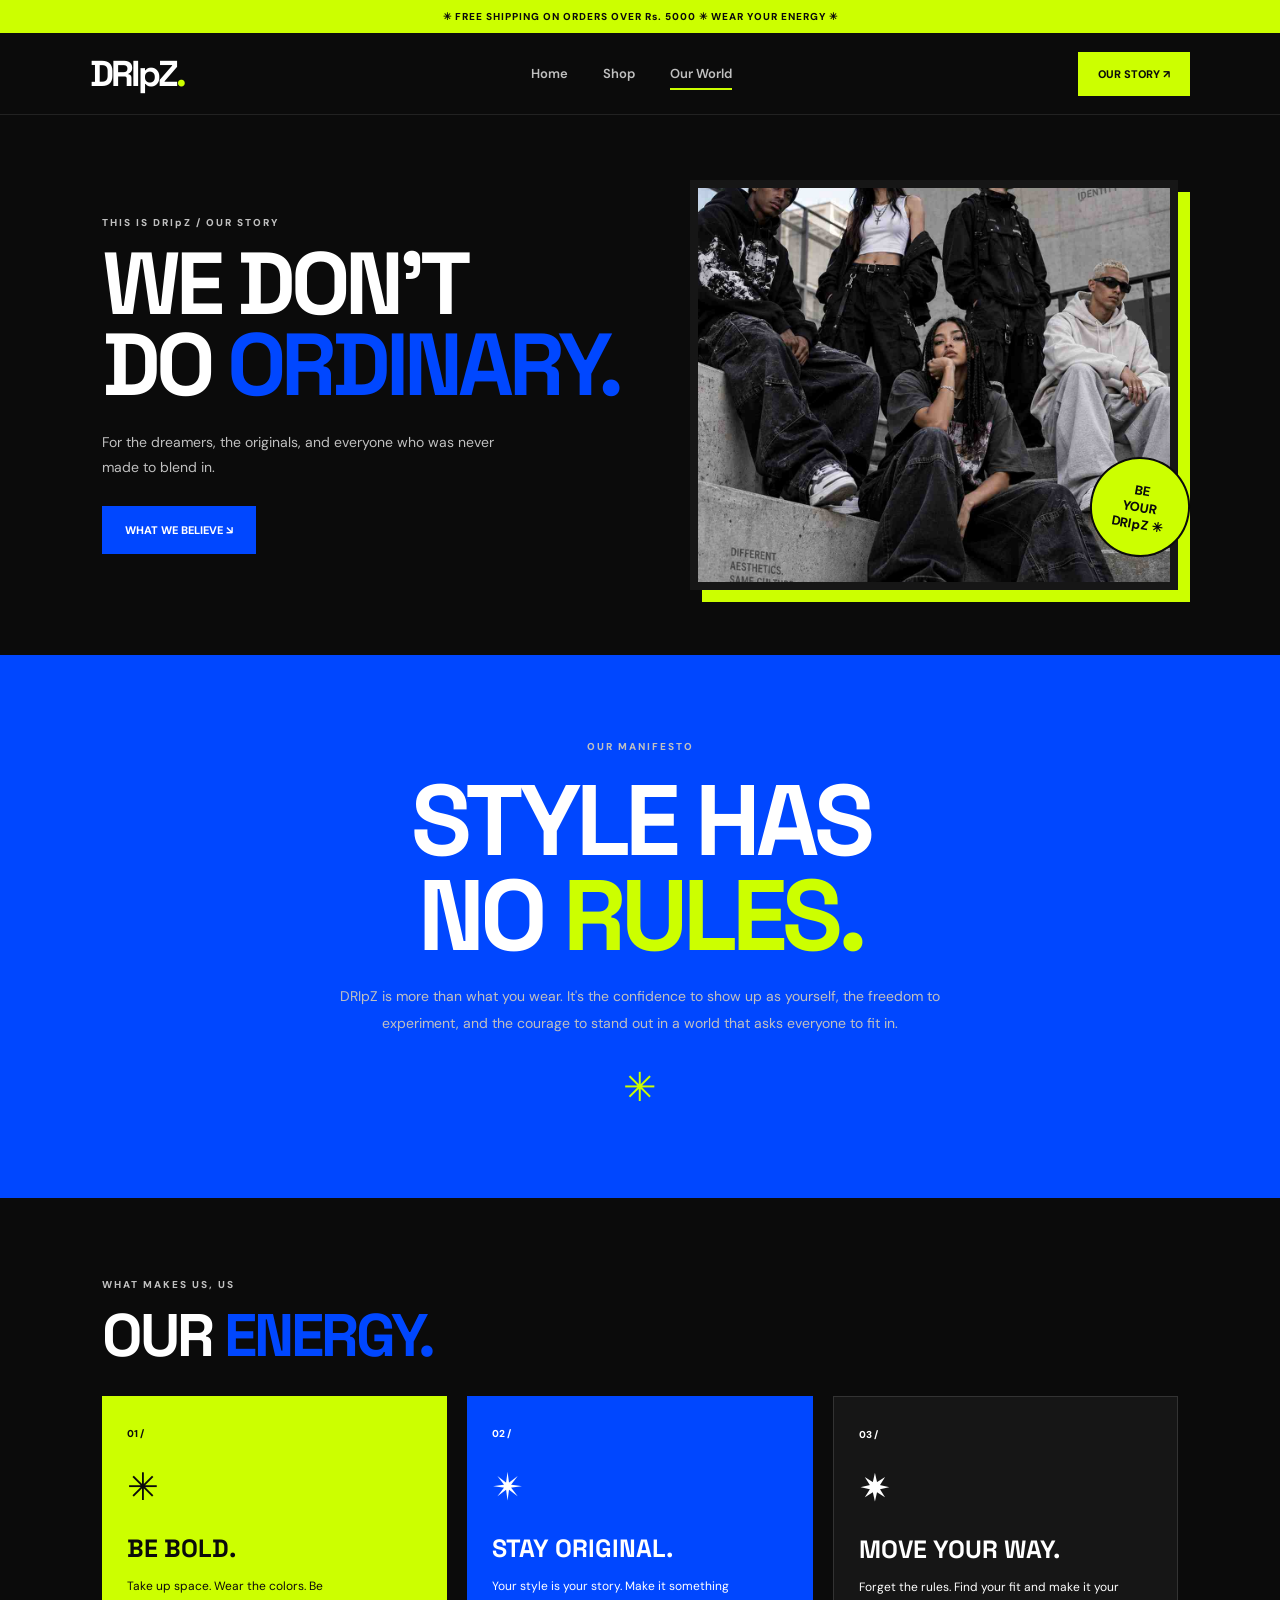
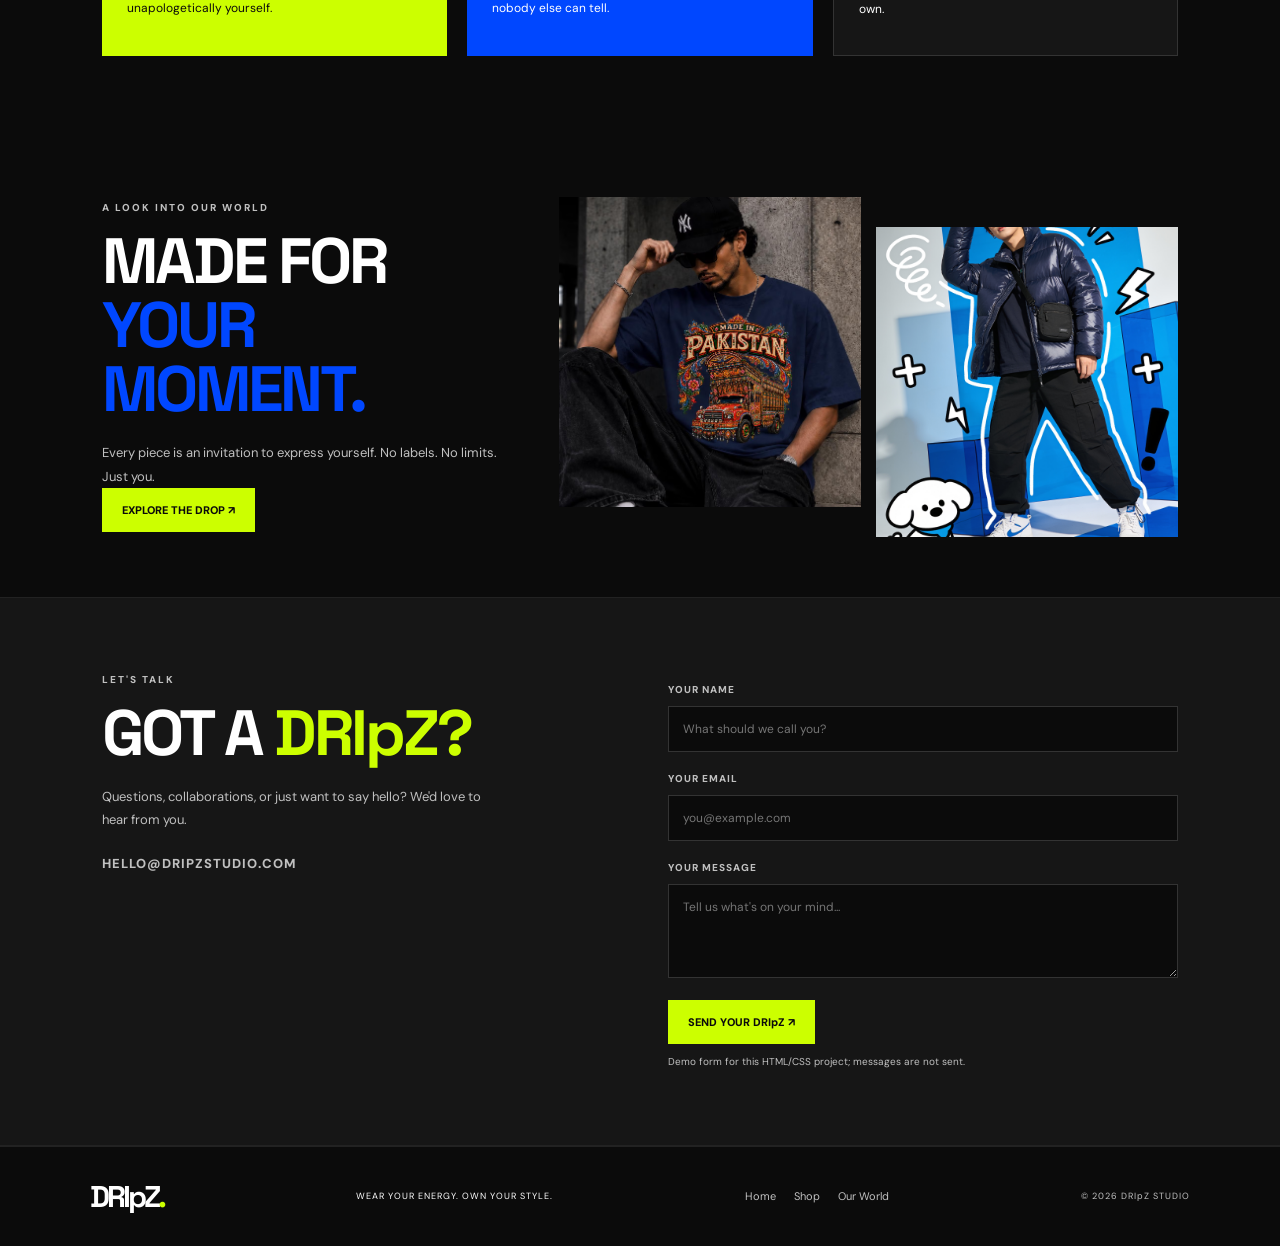
==== about.html @ aaec23ee "Initial website project" ====
<!DOCTYPE html>
<html lang="en">
<head>
    <meta charset="UTF-8">
    <meta name="viewport" content="width=device-width, initial-scale=1.0">
    <title>Our World | DRIpZ</title>
    <link href="https://fonts.googleapis.com/css2?family=DM+Sans:wght@400;500;600;700;800&family=Space+Grotesk:wght@400;500;600;700&display=swap" rel="stylesheet">
    <link rel="stylesheet" href="pages.css">
</head>
<body>

    <div class="announcement">✳ FREE SHIPPING ON ORDERS OVER Rs. 5000 ✳ WEAR YOUR ENERGY ✳</div>

    <header class="navbar">
        <a href="index.html" class="logo">DRIpZ<span>.</span></a>
        <nav>
            <a href="index.html">Home</a>
            <a href="collection.html">Shop</a>
            <a href="about.html" class="active">Our World</a>
        </nav>
        <a href="#story" class="nav-button">OUR STORY ↗</a>
    </header>

    <main>
        <section class="about-hero" id="story">
            <div class="about-heading">
                <p class="eyebrow">THIS IS DRIpZ / OUR STORY</p>
                <h1>WE DON'T<br>DO <span>ORDINARY.</span></h1>
                <p>For the dreamers, the originals, and everyone who was never made to blend in.</p>
                <a href="#values" class="button-primary">WHAT WE BELIEVE ↘</a>
            </div>
            <div class="about-hero-image">
                <img src="images/about-hero.jpg" alt="DRIpZ streetwear editorial campaign">
                <span class="about-stamp">BE<br>YOUR<br>DRIpZ ✳</span>
            </div>
        </section>

        <section class="manifesto">
            <p class="eyebrow">OUR MANIFESTO</p>
            <h2>STYLE HAS<br>NO <span>RULES.</span></h2>
            <p class="manifesto-text">
                DRIpZ is more than what you wear. It's the confidence to show up
                as yourself, the freedom to experiment, and the courage to stand
                out in a world that asks everyone to fit in.
            </p>
            <div class="manifesto-mark">✳</div>
        </section>

        <section class="values-section" id="values">
            <div class="section-heading">
                <div>
                    <p class="eyebrow">WHAT MAKES US, US</p>
                    <h2>OUR <span>ENERGY.</span></h2>
                </div>
            </div>

            <div class="values-grid">
                <article class="value-card value-lime">
                    <span>01 /</span>
                    <div class="value-icon">✳</div>
                    <h3>BE BOLD.</h3>
                    <p>Take up space. Wear the colors. Be unapologetically yourself.</p>
                </article>

                <article class="value-card value-pink">
                    <span>02 /</span>
                    <div class="value-icon">✴</div>
                    <h3>STAY ORIGINAL.</h3>
                    <p>Your style is your story. Make it something nobody else can tell.</p>
                </article>

                <article class="value-card value-blue">
                    <span>03 /</span>
                    <div class="value-icon">✷</div>
                    <h3>MOVE YOUR WAY.</h3>
                    <p>Forget the rules. Find your fit and make it your own.</p>
                </article>
            </div>
        </section>

        <section class="story-gallery">
            <div class="gallery-copy">
                <p class="eyebrow">A LOOK INTO OUR WORLD</p>
                <h2>MADE FOR<br><span>YOUR MOMENT.</span></h2>
                <p>Every piece is an invitation to express yourself. No labels. No limits. Just you.</p>
                <a href="collection.html" class="black-button">EXPLORE THE DROP ↗</a>
            </div>

            <div class="gallery-images">
                <img src="images/story1.jpg" alt="DRIpZ streetwear inspiration">
                <img src="images/story2.jpg" alt="DRIpZ fashion editorial">
            </div>
        </section>

        <section class="contact-section" id="contact">
            <div class="contact-copy">
                <p class="eyebrow">LET'S TALK</p>
                <h2>GOT A <span>DRIpZ?</span></h2>
                <p>Questions, collaborations, or just want to say hello? We'd love to hear from you.</p>
                <p class="contact-email">HELLO@DRIPZSTUDIO.COM</p>
            </div>

            <form class="contact-form" action="#" method="get">
                <label for="name">YOUR NAME</label>
                <input type="text" id="name" name="name" placeholder="What should we call you?">

                <label for="email">YOUR EMAIL</label>
                <input type="email" id="email" name="email" placeholder="you@example.com">

                <label for="message">YOUR MESSAGE</label>
                <textarea id="message" name="message" rows="4" placeholder="Tell us what's on your mind..."></textarea>

                <button type="submit" class="black-button">SEND YOUR DRIpZ ↗</button>
                <p class="form-note">Demo form for this HTML/CSS project; messages are not sent.</p>
            </form>
        </section>
    </main>

    <footer class="footer">
        <a href="index.html" class="logo">DRIpZ<span>.</span></a>
        <p>WEAR YOUR ENERGY. OWN YOUR STYLE.</p>
        <div class="footer-links">
            <a href="index.html">Home</a>
            <a href="collection.html">Shop</a>
            <a href="about.html">Our World</a>
        </div>
        <p class="copyright">© 2026 DRIpZ STUDIO</p>
    </footer>

</body>
</html>
---- pages.css ----
* {
    margin: 0;
    padding: 0;
    box-sizing: border-box;
}

:root {
    --electric-blue: #0047FF;
    --neon-lime: #CCFF00;
    --classic-black: #0B0B0B;
    --silver: #C0C0C0;
    --charcoal: #161616;
    --pure-white: #FFFFFF;
}

html {
    scroll-behavior: smooth;
}

body {
    font-family: 'DM Sans', sans-serif;
    background: var(--classic-black);
    color: var(--pure-white);
}

a {
    text-decoration: none;
    color: inherit;
}

img {
    display: block;
    width: 100%;
    height: 100%;
    object-fit: cover;
}

.announcement {
    padding: 10px;
    text-align: center;
    background: var(--neon-lime);
    color: var(--classic-black);
    font-size: 10px;
    font-weight: 800;
    letter-spacing: 1px;
}

.navbar {
    min-height: 82px;
    padding: 15px 7%;
    display: flex;
    align-items: center;
    justify-content: space-between;
    gap: 25px;
    border-bottom: 1px solid #222222;
}

.logo {
    font-family: 'Space Grotesk', sans-serif;
    font-size: 36px;
    font-weight: 700;
    letter-spacing: -3px;
    color: var(--pure-white);
}

.logo span {
    color: var(--neon-lime);
}

.navbar nav {
    display: flex;
    gap: 35px;
}

.navbar nav a {
    position: relative;
    padding: 8px 0;
    font-size: 13px;
    font-weight: 600;
    color: var(--silver);
    transition: color 0.3s ease;
}

.navbar nav a:hover {
    color: var(--pure-white);
}

.navbar nav a::after {
    content: "";
    position: absolute;
    bottom: 0;
    left: 0;
    width: 0;
    height: 2px;
    background: var(--neon-lime);
    transition: width 0.3s;
}

.navbar nav a:hover::after,
.navbar nav a.active::after {
    width: 100%;
}

.nav-button,
.black-button {
    display: inline-block;
    padding: 15px 20px;
    border: 0;
    background: var(--neon-lime);
    color: var(--classic-black);
    font-family: inherit;
    font-size: 11px;
    font-weight: 800;
    cursor: pointer;
    transition: 0.3s;
}

.nav-button:hover,
.black-button:hover {
    background: var(--electric-blue);
    color: var(--pure-white);
    transform: translateY(-3px);
}

.eyebrow {
    margin-bottom: 15px;
    color: var(--silver);
    font-size: 10px;
    font-weight: 800;
    letter-spacing: 2px;
}

.button-primary {
    display: inline-block;
    margin-top: 25px;
    padding: 16px 22px;
    background: var(--electric-blue);
    border: 1px solid var(--electric-blue);
    color: var(--pure-white);
    font-size: 11px;
    font-weight: 800;
    transition: 0.3s;
}

.button-primary:hover {
    background: var(--neon-lime);
    border-color: var(--neon-lime);
    color: var(--classic-black);
    transform: translateY(-3px);
}

/* PAGE 2: SHOP */

.collection-hero {
    min-height: 510px;
    padding: 65px 8%;
    display: grid;
    grid-template-columns: 1fr 0.9fr;
    align-items: center;
    gap: 50px;
    overflow: hidden;
}

.collection-copy,
.collection-image,
.about-heading,
.about-hero-image {
    animation: fadeUp 0.8s ease both;
}

.collection-copy h1,
.about-heading h1 {
    font-family: 'Space Grotesk', sans-serif;
    font-size: clamp(55px, 7vw, 88px);
    line-height: 0.92;
    letter-spacing: -5px;
    color: var(--pure-white);
}

.collection-copy h1 span,
.section-heading h2 span,
.about-heading h1 span,
.manifesto h2 span,
.gallery-copy h2 span,
.contact-copy h2 span {
    color: var(--electric-blue);
}

.collection-copy > p:not(.eyebrow) {
    margin-top: 24px;
    line-height: 1.8;
    color: var(--silver);
    font-size: 14px;
}

.collection-image {
    height: 400px;
    position: relative;
    background: var(--electric-blue);
    border: 8px solid var(--charcoal);
    box-shadow: 12px 12px 0 var(--neon-lime);
}

.collection-image > span {
    position: absolute;
    right: 12px;
    bottom: 12px;
    color: var(--pure-white);
    font-size: 9px;
    font-weight: 800;
    letter-spacing: 1px;
    background: rgba(11, 11, 11, 0.85);
    padding: 10px;
}

.collection-sticker {
    position: absolute;
    top: -20px;
    right: -20px;
    width: 105px;
    height: 105px;
    border-radius: 50%;
    background: var(--neon-lime);
    border: 2px solid var(--classic-black);
    color: var(--classic-black);
    display: flex;
    flex-direction: column;
    justify-content: center;
    align-items: center;
    text-align: center;
    font-weight: 800;
    font-size: 13px;
    transform: rotate(10deg);
    animation: float 3s ease-in-out infinite;
}

.collection-section {
    padding: 75px 8%;
}

.section-heading {
    display: flex;
    align-items: end;
    justify-content: space-between;
    gap: 20px;
    margin-bottom: 30px;
}

.section-heading h2 {
    font-family: 'Space Grotesk', sans-serif;
    font-size: clamp(38px, 5vw, 60px);
    line-height: 1;
    letter-spacing: -3px;
    color: var(--pure-white);
}

.collection-count {
    font-size: 10px;
    font-weight: 800;
    letter-spacing: 1px;
    color: var(--silver);
}

.category-links {
    display: flex;
    flex-wrap: wrap;
    gap: 12px;
    padding: 18px 0;
    margin-bottom: 20px;
    border-top: 1px solid #222222;
    border-bottom: 1px solid #222222;
}

.category-links a {
    padding: 10px 15px;
    border: 1px solid var(--silver);
    color: var(--pure-white);
    font-size: 10px;
    font-weight: 800;
    transition: 0.3s;
}

.category-links a:hover {
    background: var(--neon-lime);
    border-color: var(--neon-lime);
    color: var(--classic-black);
}

.collection-grid {
    display: grid;
    grid-template-columns: repeat(4, minmax(0, 1fr));
    gap: 28px 18px;
}

.collection-product {
    height: 280px;
    position: relative;
    overflow: hidden;
}

.collection-product img {
    transition: transform 0.5s ease;
}

.collection-card:hover .collection-product img {
    transform: scale(1.07);
}

.pink-bg {
    background: var(--electric-blue);
}

.blue-bg {
    background: #111b33;
}

.lime-bg {
    background: var(--neon-lime);
}

.orange-bg {
    background: var(--charcoal);
    border: 1px solid #333333;
}

.product-label {
    position: absolute;
    top: 12px;
    left: 12px;
    padding: 8px 10px;
    background: var(--classic-black);
    color: var(--pure-white);
    border: 1px solid #333333;
    font-size: 9px;
    font-weight: 800;
}

.collection-info {
    display: flex;
    justify-content: space-between;
    align-items: start;
    gap: 10px;
    padding: 15px 0;
}

.collection-info h3 {
    font-size: 12px;
    margin-bottom: 7px;
    color: var(--pure-white);
}

.collection-info p {
    font-size: 10px;
    color: var(--silver);
}

.collection-info strong {
    font-size: 11px;
    white-space: nowrap;
    color: var(--neon-lime);
}

.collection-banner {
    min-height: 330px;
    display: grid;
    grid-template-columns: 1fr 1fr;
    align-items: center;
    overflow: hidden;
    background: var(--electric-blue);
    color: var(--pure-white);
}

.collection-banner > div:first-child {
    padding: 45px 12%;
}

.collection-banner p {
    font-size: 10px;
    font-weight: 700;
    letter-spacing: 1.5px;
    color: var(--silver);
}

.collection-banner h2 {
    margin: 20px 0;
    font-family: 'Space Grotesk', sans-serif;
    font-size: clamp(40px, 5vw, 65px);
    line-height: 0.95;
    letter-spacing: -3px;
    color: var(--pure-white);
}

.collection-banner h2 span {
    color: var(--neon-lime);
}

.banner-art {
    height: 330px;
}

.lime-button {
    display: inline-block;
    padding: 15px 20px;
    background: var(--neon-lime);
    color: var(--classic-black);
    font-size: 11px;
    font-weight: 800;
    transition: 0.3s;
}

.lime-button:hover {
    background: var(--pure-white);
    transform: translateY(-3px);
}

/* PAGE 3: OUR WORLD */

.about-hero {
    padding: 65px 8%;
    display: grid;
    grid-template-columns: 1fr 0.9fr;
    gap: 45px;
    align-items: center;
}

.about-heading > p:not(.eyebrow) {
    max-width: 400px;
    margin-top: 24px;
    color: var(--silver);
    line-height: 1.8;
    font-size: 14px;
}

.about-hero-image {
    height: 410px;
    position: relative;
    background: var(--electric-blue);
    border: 8px solid var(--charcoal);
    box-shadow: 12px 12px 0 var(--neon-lime);
}

.about-stamp {
    position: absolute;
    right: -20px;
    bottom: 25px;
    width: 100px;
    height: 100px;
    display: flex;
    align-items: center;
    justify-content: center;
    flex-direction: column;
    background: var(--neon-lime);
    color: var(--classic-black);
    border: 2px solid var(--classic-black);
    border-radius: 50%;
    font-size: 13px;
    font-weight: 800;
    text-align: center;
    transform: rotate(10deg);
}

.manifesto {
    padding: 85px 20px;
    text-align: center;
    background: var(--electric-blue);
    color: var(--pure-white);
}

.manifesto h2 {
    font-family: 'Space Grotesk', sans-serif;
    font-size: clamp(55px, 9vw, 100px);
    line-height: 0.95;
    letter-spacing: -5px;
    margin: 20px 0;
    color: var(--pure-white);
}

.manifesto h2 span {
    color: var(--neon-lime);
}

.manifesto-text {
    max-width: 600px;
    margin: 0 auto;
    font-size: 14px;
    line-height: 1.9;
    color: var(--silver);
}

.manifesto-mark {
    margin-top: 25px;
    font-size: 40px;
    color: var(--neon-lime);
    animation: spin 12s linear infinite;
    display: inline-block;
}

.values-section {
    padding: 80px 8%;
}

.values-grid {
    display: grid;
    grid-template-columns: repeat(3, minmax(0, 1fr));
    gap: 20px;
}

.value-card {
    min-height: 260px;
    padding: 25px;
    transition: transform 0.3s;
}

.value-card:hover {
    transform: translateY(-7px);
}

.value-lime {
    background: var(--neon-lime);
    color: var(--classic-black);
}

.value-pink {
    background: var(--electric-blue);
    color: var(--pure-white);
}

.value-blue {
    background: var(--charcoal);
    border: 1px solid #333333;
    color: var(--pure-white);
}

.value-card > span {
    font-size: 10px;
    font-weight: 800;
}

.value-icon {
    margin: 20px 0;
    font-size: 38px;
}

.value-card h3 {
    font-family: 'Space Grotesk', sans-serif;
    font-size: 25px;
    margin-bottom: 12px;
}

.value-card p {
    font-size: 12px;
    line-height: 1.8;
    max-width: 270px;
}

.story-gallery {
    padding: 65px 8%;
    display: grid;
    grid-template-columns: 0.8fr 1.2fr;
    gap: 45px;
    align-items: center;
}

.gallery-copy h2,
.contact-copy h2 {
    font-family: 'Space Grotesk', sans-serif;
    font-size: clamp(40px, 5vw, 65px);
    line-height: 1;
    letter-spacing: -3px;
    color: var(--pure-white);
}

.gallery-copy > p:not(.eyebrow) {
    margin-top: 20px;
    font-size: 13px;
    line-height: 1.8;
    color: var(--silver);
}

.gallery-images {
    display: grid;
    grid-template-columns: 1fr 1fr;
    align-items: center;
    gap: 15px;
}

.gallery-images img {
    height: 310px;
    transition: transform 0.4s;
}

.gallery-images img:first-child {
    transform: translateY(-15px);
}

.gallery-images img:last-child {
    transform: translateY(15px);
}

.gallery-images img:hover {
    transform: translateY(0) scale(1.03);
}

.contact-section {
    padding: 75px 8%;
    background: var(--charcoal);
    border-top: 1px solid #222222;
    border-bottom: 1px solid #222222;
    display: grid;
    grid-template-columns: 1fr 1fr;
    gap: 55px;
}

.contact-copy h2 span {
    color: var(--neon-lime);
}

.contact-copy > p:not(.eyebrow) {
    margin-top: 20px;
    max-width: 400px;
    font-size: 13px;
    line-height: 1.8;
    color: var(--silver);
}

.contact-email {
    font-weight: 800;
    letter-spacing: 1px;
    color: var(--pure-white);
}

.contact-form {
    display: flex;
    flex-direction: column;
    gap: 10px;
}

.contact-form label {
    margin-top: 10px;
    font-size: 10px;
    font-weight: 800;
    letter-spacing: 1px;
    color: var(--silver);
}

.contact-form input,
.contact-form textarea {
    width: 100%;
    padding: 14px;
    background: var(--classic-black);
    color: var(--pure-white);
    border: 1px solid #333333;
    border-radius: 0;
    font-family: inherit;
    font-size: 12px;
}

.contact-form textarea {
    resize: vertical;
}

.contact-form .black-button {
    margin-top: 12px;
    align-self: flex-start;
}

.form-note {
    font-size: 10px;
    line-height: 1.6;
    color: var(--silver);
}

/* FOOTER */

.footer {
    padding: 30px 7%;
    background: var(--classic-black);
    color: var(--pure-white);
    display: flex;
    align-items: center;
    justify-content: space-between;
    flex-wrap: wrap;
    gap: 20px;
    border-top: 1px solid #222222;
}

.footer .logo {
    font-size: 30px;
}

.footer > p {
    font-size: 9px;
    letter-spacing: 1px;
}

.footer-links {
    display: flex;
    gap: 18px;
    font-size: 11px;
    color: var(--silver);
}

.footer-links a:hover {
    color: var(--neon-lime);
}

.copyright {
    color: var(--silver);
}

/* ANIMATIONS */

@keyframes fadeUp {
    from {
        opacity: 0;
        transform: translateY(25px);
    }
    to {
        opacity: 1;
        transform: translateY(0);
    }
}

@keyframes float {
    0%, 100% {
        transform: translateY(0) rotate(10deg);
    }
    50% {
        transform: translateY(-10px) rotate(16deg);
    }
}

@keyframes spin {
    from {
        transform: rotate(0);
    }
    to {
        transform: rotate(360deg);
    }
}

/* TABLETS */

@media (max-width: 900px) {
    .navbar {
        padding: 18px 5%;
    }

    .navbar nav {
        gap: 18px;
    }

    .collection-hero,
    .about-hero {
        padding: 50px 6%;
        gap: 28px;
    }

    .collection-product {
        height: 240px;
    }

    .collection-section,
    .values-section,
    .story-gallery {
        padding-left: 6%;
        padding-right: 6%;
    }

    .contact-section {
        padding-left: 6%;
        padding-right: 6%;
    }
}

/* MOBILE */

@media (max-width: 650px) {
    .announcement {
        font-size: 8px;
        letter-spacing: 0.4px;
    }

    .navbar {
        flex-wrap: wrap;
        gap: 16px;
    }

    .logo {
        font-size: 31px;
    }

    .navbar nav {
        order: 3;
        width: 100%;
        justify-content: space-between;
    }

    .navbar nav a {
        font-size: 12px;
    }

    .nav-button {
        padding: 12px;
        font-size: 9px;
    }

    .collection-hero,
    .about-hero {
        grid-template-columns: 1fr;
        padding: 45px 7%;
        gap: 35px;
    }

    .collection-copy h1,
    .about-heading h1 {
        font-size: clamp(55px, 14vw, 78px);
        letter-spacing: -4px;
    }

    .collection-image,
    .about-hero-image {
        height: 340px;
        margin: 0 10px 10px 0;
    }

    .collection-section,
    .values-section {
        padding: 55px 7%;
    }

    .section-heading {
        align-items: start;
        flex-direction: column;
    }

    .collection-grid {
        grid-template-columns: repeat(2, minmax(0, 1fr));
        gap: 22px 12px;
    }

    .collection-product {
        height: 220px;
    }

    .collection-info {
        flex-direction: column;
        gap: 8px;
    }

    .collection-info h3 {
        font-size: 11px;
    }

    .collection-info strong {
        font-size: 11px;
    }

    .collection-banner {
        grid-template-columns: 1fr;
    }

    .collection-banner > div:first-child {
        padding: 45px 7%;
    }

    .banner-art {
        height: 250px;
    }

    .manifesto {
        padding: 65px 7%;
    }

    .manifesto h2 {
        letter-spacing: -3px;
    }

    .values-grid {
        grid-template-columns: 1fr;
    }

    .value-card {
        min-height: 220px;
    }

    .story-gallery {
        grid-template-columns: 1fr;
        padding: 55px 7%;
        gap: 35px;
    }

    .gallery-images img {
        height: 240px;
    }

    .contact-section {
        grid-template-columns: 1fr;
        padding: 55px 7%;
        gap: 30px;
    }

    .footer {
        flex-direction: column;
        text-align: center;
    }

    .footer-links {
        justify-content: center;
    }
}

@media (max-width: 380px) {
    .collection-grid {
        grid-template-columns: 1fr;
    }

    .collection-product {
        height: 300px;
    }

    .gallery-images img {
        height: 200px;
    }
}

@media (prefers-reduced-motion: reduce) {
    *,
    *::before,
    *::after {
        animation-duration: 0.01ms !important;
        animation-iteration-count: 1 !important;
        scroll-behavior: auto !important;
        transition-duration: 0.01ms !important;
    }
}
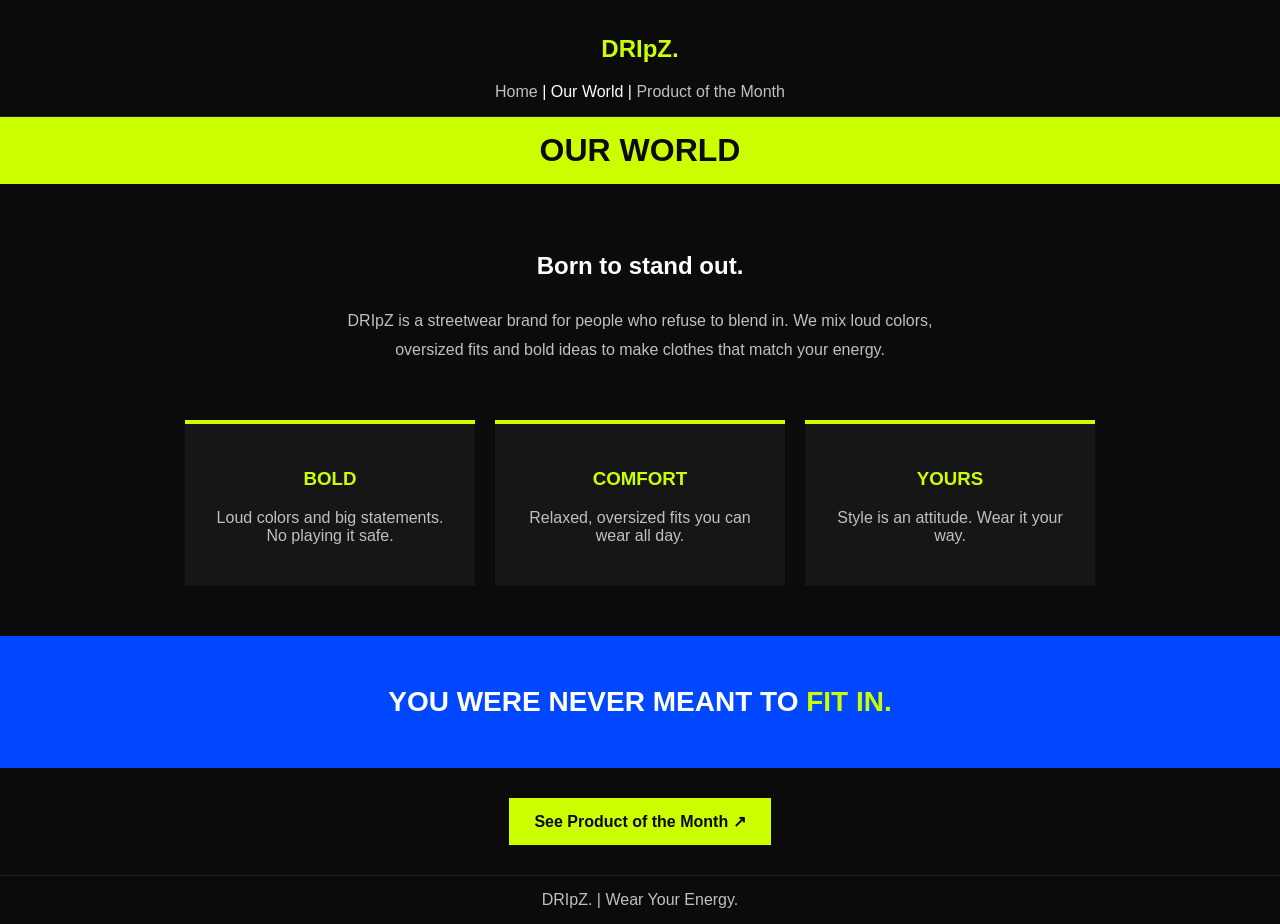
==== commit beb1872f: "Update product pages and site content Co-authored-by: Copilot <223556219+Copilot@users.noreply.githu" ====
--- a/about.html
+++ b/about.html
@@ -1,131 +1,55 @@
 <!DOCTYPE html>
-<html lang="en">
+<html>
 <head>
-    <meta charset="UTF-8">
-    <meta name="viewport" content="width=device-width, initial-scale=1.0">
-    <title>Our World | DRIpZ</title>
-    <link href="https://fonts.googleapis.com/css2?family=DM+Sans:wght@400;500;600;700;800&family=Space+Grotesk:wght@400;500;600;700&display=swap" rel="stylesheet">
-    <link rel="stylesheet" href="pages.css">
+<meta name="viewport" content="width=device-width, initial-scale=1">
+<title>DRIpZ - Our World</title>
+<style>
+body{margin:0;font-family:Arial;background:#0B0B0B;color:#FFFFFF;text-align:center}
+a{text-decoration:none}
+nav{background:#0B0B0B;color:#FFFFFF;padding:15px;border-bottom:1px solid #222222;text-align:center}
+nav h2{color:#CCFF00}
+nav a{color:#C0C0C0;text-decoration:none}
+nav a:hover,nav a.active{color:#FFFFFF}
+h1{background:#CCFF00;color:#0B0B0B;padding:15px;margin:0}
+.story{max-width:600px;margin:auto;padding:40px 20px;color:#C0C0C0;line-height:1.8}
+.story h2{color:#FFFFFF}
+.values{display:flex;flex-wrap:wrap;gap:20px;justify-content:center;padding:0 8% 50px}
+.box{background:#161616;width:240px;padding:25px;border-top:4px solid #CCFF00}
+.box:hover{border-top-color:#0047FF}
+.box h3{color:#CCFF00}
+.box p{color:#C0C0C0}
+.quote{background:#0047FF;padding:50px 15px;font-size:28px;font-weight:bold}
+.quote span{color:#CCFF00}
+.btn{display:inline-block;margin:30px;padding:14px 25px;background:#CCFF00;color:#0B0B0B;font-weight:bold}
+.btn:hover{background:#0047FF;color:#FFFFFF}
+footer{padding:15px;color:#C0C0C0;border-top:1px solid #222222}
+</style>
 </head>
 <body>
 
-    <div class="announcement">✳ FREE SHIPPING ON ORDERS OVER Rs. 5000 ✳ WEAR YOUR ENERGY ✳</div>
+<nav>
+<h2>DRIpZ.</h2>
+<a href="index.html">Home</a> | <a href="about.html" class="active">Our World</a> | <a href="Productofthemonth.html">Product of the Month</a>
+</nav>
 
-    <header class="navbar">
-        <a href="index.html" class="logo">DRIpZ<span>.</span></a>
-        <nav>
-            <a href="index.html">Home</a>
-            <a href="collection.html">Shop</a>
-            <a href="about.html" class="active">Our World</a>
-        </nav>
-        <a href="#story" class="nav-button">OUR STORY ↗</a>
-    </header>
+<h1>OUR WORLD</h1>
 
-    <main>
-        <section class="about-hero" id="story">
-            <div class="about-heading">
-                <p class="eyebrow">THIS IS DRIpZ / OUR STORY</p>
-                <h1>WE DON'T<br>DO <span>ORDINARY.</span></h1>
-                <p>For the dreamers, the originals, and everyone who was never made to blend in.</p>
-                <a href="#values" class="button-primary">WHAT WE BELIEVE ↘</a>
-            </div>
-            <div class="about-hero-image">
-                <img src="images/about-hero.jpg" alt="DRIpZ streetwear editorial campaign">
-                <span class="about-stamp">BE<br>YOUR<br>DRIpZ ✳</span>
-            </div>
-        </section>
+<div class="story">
+<h2>Born to stand out.</h2>
+<p>DRIpZ is a streetwear brand for people who refuse to blend in. We mix loud colors, oversized fits and bold ideas to make clothes that match your energy.</p>
+</div>
 
-        <section class="manifesto">
-            <p class="eyebrow">OUR MANIFESTO</p>
-            <h2>STYLE HAS<br>NO <span>RULES.</span></h2>
-            <p class="manifesto-text">
-                DRIpZ is more than what you wear. It's the confidence to show up
-                as yourself, the freedom to experiment, and the courage to stand
-                out in a world that asks everyone to fit in.
-            </p>
-            <div class="manifesto-mark">✳</div>
-        </section>
+<div class="values">
+<div class="box"><h3>BOLD</h3><p>Loud colors and big statements. No playing it safe.</p></div>
+<div class="box"><h3>COMFORT</h3><p>Relaxed, oversized fits you can wear all day.</p></div>
+<div class="box"><h3>YOURS</h3><p>Style is an attitude. Wear it your way.</p></div>
+</div>
 
-        <section class="values-section" id="values">
-            <div class="section-heading">
-                <div>
-                    <p class="eyebrow">WHAT MAKES US, US</p>
-                    <h2>OUR <span>ENERGY.</span></h2>
-                </div>
-            </div>
+<div class="quote">YOU WERE NEVER MEANT TO <span>FIT IN.</span></div>
 
-            <div class="values-grid">
-                <article class="value-card value-lime">
-                    <span>01 /</span>
-                    <div class="value-icon">✳</div>
-                    <h3>BE BOLD.</h3>
-                    <p>Take up space. Wear the colors. Be unapologetically yourself.</p>
-                </article>
+<a href="Productofthemonth.html" class="btn">See Product of the Month ↗</a>
 
-                <article class="value-card value-pink">
-                    <span>02 /</span>
-                    <div class="value-icon">✴</div>
-                    <h3>STAY ORIGINAL.</h3>
-                    <p>Your style is your story. Make it something nobody else can tell.</p>
-                </article>
-
-                <article class="value-card value-blue">
-                    <span>03 /</span>
-                    <div class="value-icon">✷</div>
-                    <h3>MOVE YOUR WAY.</h3>
-                    <p>Forget the rules. Find your fit and make it your own.</p>
-                </article>
-            </div>
-        </section>
-
-        <section class="story-gallery">
-            <div class="gallery-copy">
-                <p class="eyebrow">A LOOK INTO OUR WORLD</p>
-                <h2>MADE FOR<br><span>YOUR MOMENT.</span></h2>
-                <p>Every piece is an invitation to express yourself. No labels. No limits. Just you.</p>
-                <a href="collection.html" class="black-button">EXPLORE THE DROP ↗</a>
-            </div>
-
-            <div class="gallery-images">
-                <img src="images/story1.jpg" alt="DRIpZ streetwear inspiration">
-                <img src="images/story2.jpg" alt="DRIpZ fashion editorial">
-            </div>
-        </section>
-
-        <section class="contact-section" id="contact">
-            <div class="contact-copy">
-                <p class="eyebrow">LET'S TALK</p>
-                <h2>GOT A <span>DRIpZ?</span></h2>
-                <p>Questions, collaborations, or just want to say hello? We'd love to hear from you.</p>
-                <p class="contact-email">HELLO@DRIPZSTUDIO.COM</p>
-            </div>
-
-            <form class="contact-form" action="#" method="get">
-                <label for="name">YOUR NAME</label>
-                <input type="text" id="name" name="name" placeholder="What should we call you?">
-
-                <label for="email">YOUR EMAIL</label>
-                <input type="email" id="email" name="email" placeholder="you@example.com">
-
-                <label for="message">YOUR MESSAGE</label>
-                <textarea id="message" name="message" rows="4" placeholder="Tell us what's on your mind..."></textarea>
-
-                <button type="submit" class="black-button">SEND YOUR DRIpZ ↗</button>
-                <p class="form-note">Demo form for this HTML/CSS project; messages are not sent.</p>
-            </form>
-        </section>
-    </main>
-
-    <footer class="footer">
-        <a href="index.html" class="logo">DRIpZ<span>.</span></a>
-        <p>WEAR YOUR ENERGY. OWN YOUR STYLE.</p>
-        <div class="footer-links">
-            <a href="index.html">Home</a>
-            <a href="collection.html">Shop</a>
-            <a href="about.html">Our World</a>
-        </div>
-        <p class="copyright">© 2026 DRIpZ STUDIO</p>
-    </footer>
+<footer>DRIpZ. | Wear Your Energy.</footer>
 
 </body>
-</html>+</html>
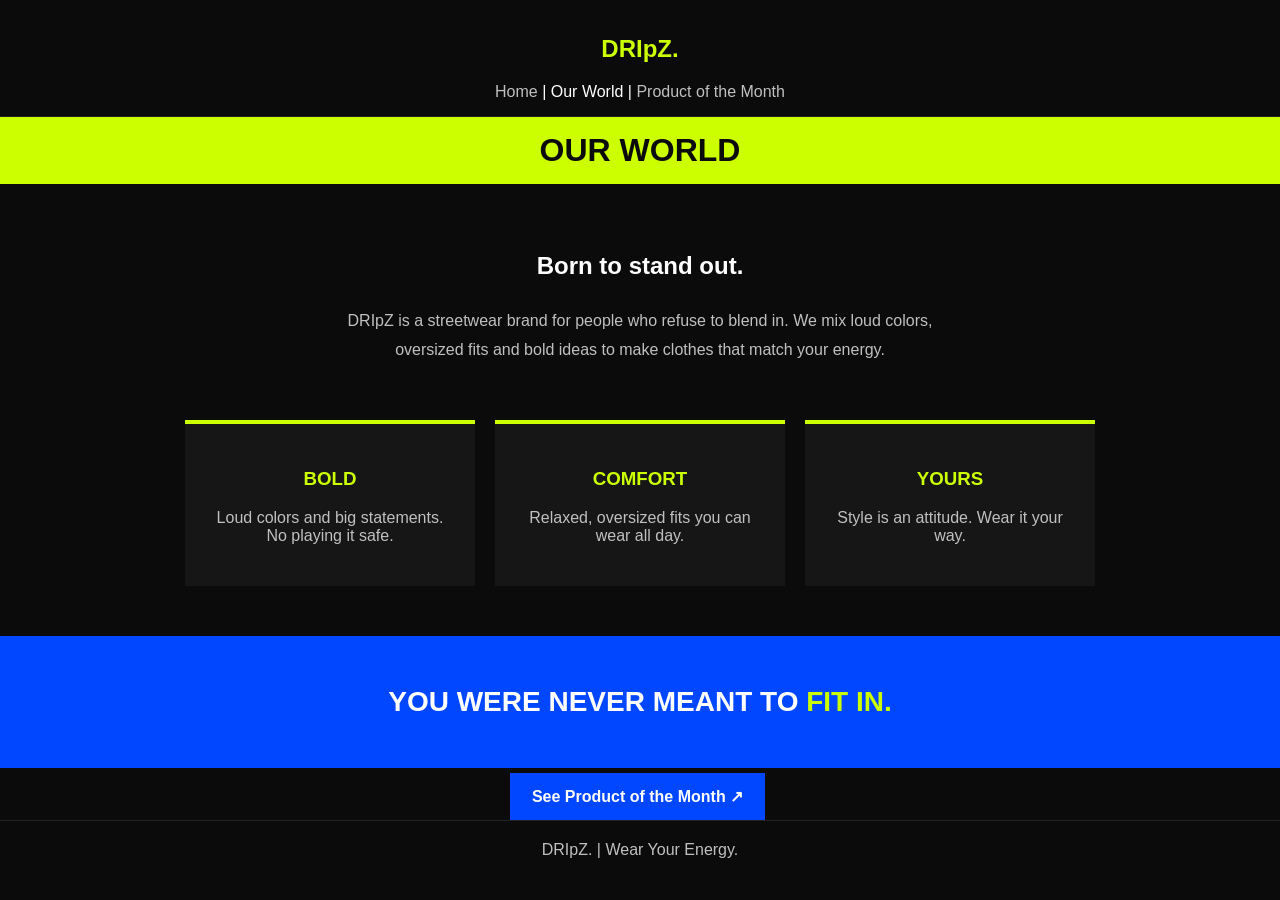
==== commit 48344868: "Extract page styles into CSS files Co-authored-by: Copilot <223556219+Copilot@users.noreply.github.c" ====
--- a/about.html
+++ b/about.html
@@ -3,27 +3,7 @@
 <head>
 <meta name="viewport" content="width=device-width, initial-scale=1">
 <title>DRIpZ - Our World</title>
-<style>
-body{margin:0;font-family:Arial;background:#0B0B0B;color:#FFFFFF;text-align:center}
-a{text-decoration:none}
-nav{background:#0B0B0B;color:#FFFFFF;padding:15px;border-bottom:1px solid #222222;text-align:center}
-nav h2{color:#CCFF00}
-nav a{color:#C0C0C0;text-decoration:none}
-nav a:hover,nav a.active{color:#FFFFFF}
-h1{background:#CCFF00;color:#0B0B0B;padding:15px;margin:0}
-.story{max-width:600px;margin:auto;padding:40px 20px;color:#C0C0C0;line-height:1.8}
-.story h2{color:#FFFFFF}
-.values{display:flex;flex-wrap:wrap;gap:20px;justify-content:center;padding:0 8% 50px}
-.box{background:#161616;width:240px;padding:25px;border-top:4px solid #CCFF00}
-.box:hover{border-top-color:#0047FF}
-.box h3{color:#CCFF00}
-.box p{color:#C0C0C0}
-.quote{background:#0047FF;padding:50px 15px;font-size:28px;font-weight:bold}
-.quote span{color:#CCFF00}
-.btn{display:inline-block;margin:30px;padding:14px 25px;background:#CCFF00;color:#0B0B0B;font-weight:bold}
-.btn:hover{background:#0047FF;color:#FFFFFF}
-footer{padding:15px;color:#C0C0C0;border-top:1px solid #222222}
-</style>
+<link rel="stylesheet" href="style2.css">
 </head>
 <body>
 
@@ -52,4 +32,4 @@
 <footer>DRIpZ. | Wear Your Energy.</footer>
 
 </body>
-</html>
+</html>
--- a/style2.css
+++ b/style2.css
@@ -0,0 +1,240 @@
+/* style.css */
+
+body {
+    margin: 0;
+    font-family: Arial;
+    background: #0B0B0B;
+    color: #FFFFFF;
+    text-align: center;
+}
+a {
+    text-decoration: none;
+}
+.top {
+    background: #CCFF00;
+    color: #0B0B0B;
+    text-align: center;
+    padding: 10px;
+    font-size: 12px;
+    font-weight: bold;
+}
+nav {
+    background: #0B0B0B;
+    color: #FFFFFF;
+    padding: 15px;
+    border-bottom: 1px solid #222222;
+    text-align: center;
+}
+nav h2 {
+    color: #CCFF00;
+}
+nav a {
+    color: #C0C0C0;
+    text-decoration: none;
+}
+nav a:hover, nav a.active {
+    color: #FFFFFF;
+}
+h1 {
+    background: #CCFF00;
+    color: #0B0B0B;
+    padding: 15px;
+    margin: 0;
+}
+.hero {
+    display: flex;
+    flex-wrap: wrap;
+    align-items: center;
+    gap: 40px;
+    padding: 60px 8%;
+    text-align: left;
+}
+.hero div {
+    flex: 1;
+    min-width: 280px;
+}
+.hero h1 {
+    font-size: 60px;
+    margin: 0;
+    background: none;
+    color: #FFFFFF;
+    padding: 0;
+}
+.hero h1 span {
+    color: #0047FF;
+}
+.hero p {
+    color: #C0C0C0;
+}
+.hero img {
+    width: 100%;
+    height: 400px;
+    object-fit: cover;
+    background: #0047FF;
+    border: 8px solid #161616;
+    box-shadow: 12px 12px 0 #CCFF00;
+}
+.btn, .btn2 {
+    display: inline-block;
+    padding: 14px 22px;
+    font-weight: bold;
+    margin: 5px 5px 0 0;
+}
+.btn {
+    background: #0047FF;
+    color: #FFFFFF;
+}
+.btn:hover {
+    background: #CCFF00;
+    color: #0B0B0B;
+}
+.btn2 {
+    border: 1px solid #C0C0C0;
+    color: #FFFFFF;
+}
+.btn2:hover {
+    background: #FFFFFF;
+    color: #0B0B0B;
+}
+.strip {
+    background: #161616;
+    color: #CCFF00;
+    text-align: center;
+    padding: 15px;
+    font-weight: bold;
+}
+.drop {
+    padding: 60px 8%;
+    text-align: center;
+}
+.drop h2 span {
+    color: #CCFF00;
+}
+.cards {
+    display: flex;
+    flex-wrap: wrap;
+    gap: 20px;
+    justify-content: center;
+}
+.card {
+    background: #161616;
+    width: 250px;
+    padding-bottom: 15px;
+}
+.card:hover {
+    transform: translateY(-6px);
+}
+.pic {
+    height: 200px;
+    font-size: 80px;
+    line-height: 200px;
+    font-weight: bold;
+}
+.card h3 {
+    margin: 12px 0 4px;
+}
+.card p {
+    color: #C0C0C0;
+    margin: 0 0 8px;
+    font-size: 14px;
+}
+.card b {
+    color: #CCFF00;
+}
+.manifesto {
+    background: #0047FF;
+    text-align: center;
+    padding: 70px 15px;
+}
+.manifesto h2 {
+    font-size: 45px;
+    margin: 10px 0;
+    background: none;
+    color: #FFFFFF;
+    padding: 0;
+}
+.manifesto h2 span {
+    color: #CCFF00;
+}
+.manifesto a {
+    color: #CCFF00;
+    font-weight: bold;
+}
+img {
+    width: 340px;
+    max-width: 90%;
+    height: auto;
+    border: 4px solid #161616;
+    box-shadow: 10px 10px 0 #CCFF00;
+}
+.info {
+    padding: 15px;
+}
+.tag {
+    color: #CCFF00;
+    font-weight: bold;
+}
+.price {
+    color: #0047FF;
+    font-size: 24px;
+}
+button {
+    background: #0047FF;
+    color: #FFFFFF;
+    padding: 12px 25px;
+    border: 2px solid #0B0B0B;
+    font-weight: bold;
+    cursor: pointer;
+}
+button:hover {
+    background: #CCFF00;
+    color: #0B0B0B;
+}
+.story {
+    max-width: 600px;
+    margin: auto;
+    padding: 40px 20px;
+    color: #C0C0C0;
+    line-height: 1.8;
+}
+.story h2 {
+    color: #FFFFFF;
+}
+.values {
+    display: flex;
+    flex-wrap: wrap;
+    gap: 20px;
+    justify-content: center;
+    padding: 0 8% 50px;
+}
+.box {
+    background: #161616;
+    width: 240px;
+    padding: 25px;
+    border-top: 4px solid #CCFF00;
+}
+.box:hover {
+    border-top-color: #0047FF;
+}
+.box h3 {
+    color: #CCFF00;
+}
+.box p {
+    color: #C0C0C0;
+}
+.quote {
+    background: #0047FF;
+    padding: 50px 15px;
+    font-size: 28px;
+    font-weight: bold;
+}
+.quote span {
+    color: #CCFF00;
+}
+footer {
+    text-align: center;
+    padding: 20px;
+    color: #C0C0C0;
+    border-top: 1px solid #222222;
+    background: #0B0B0B;
+}
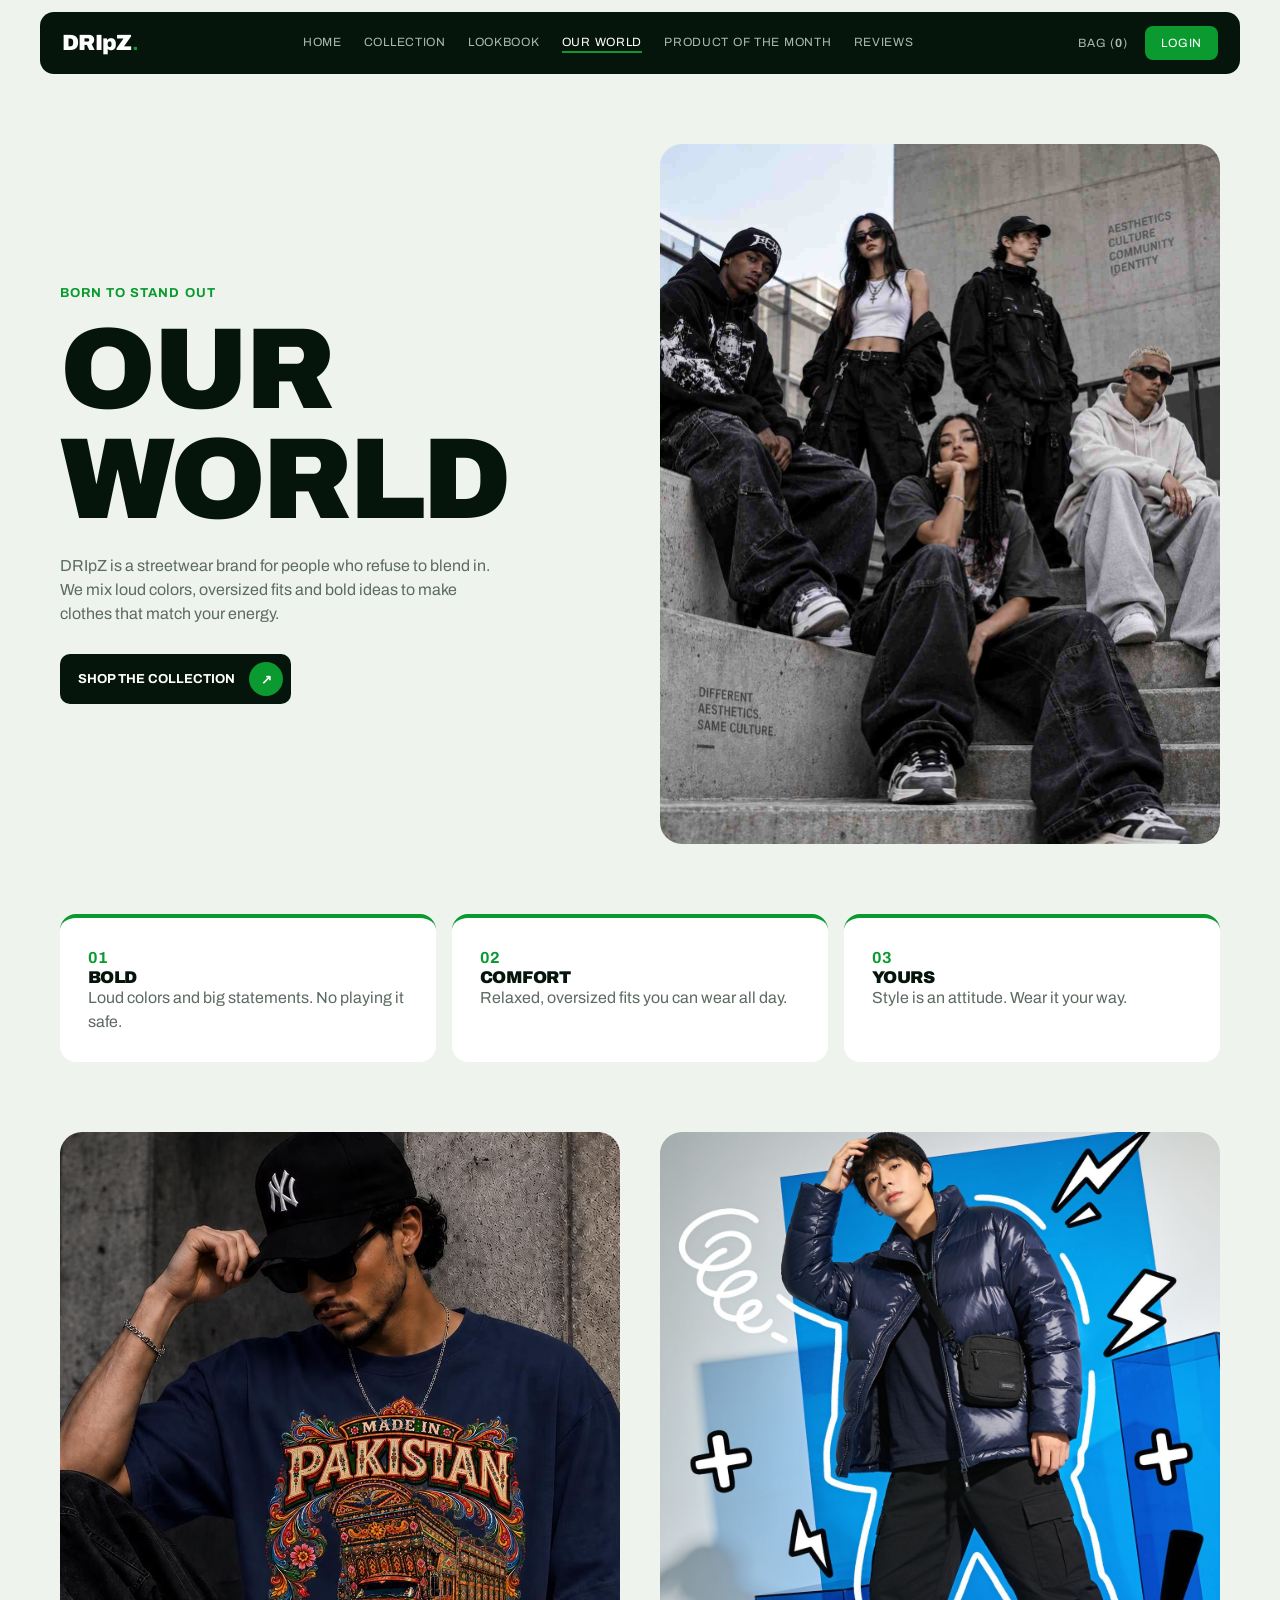
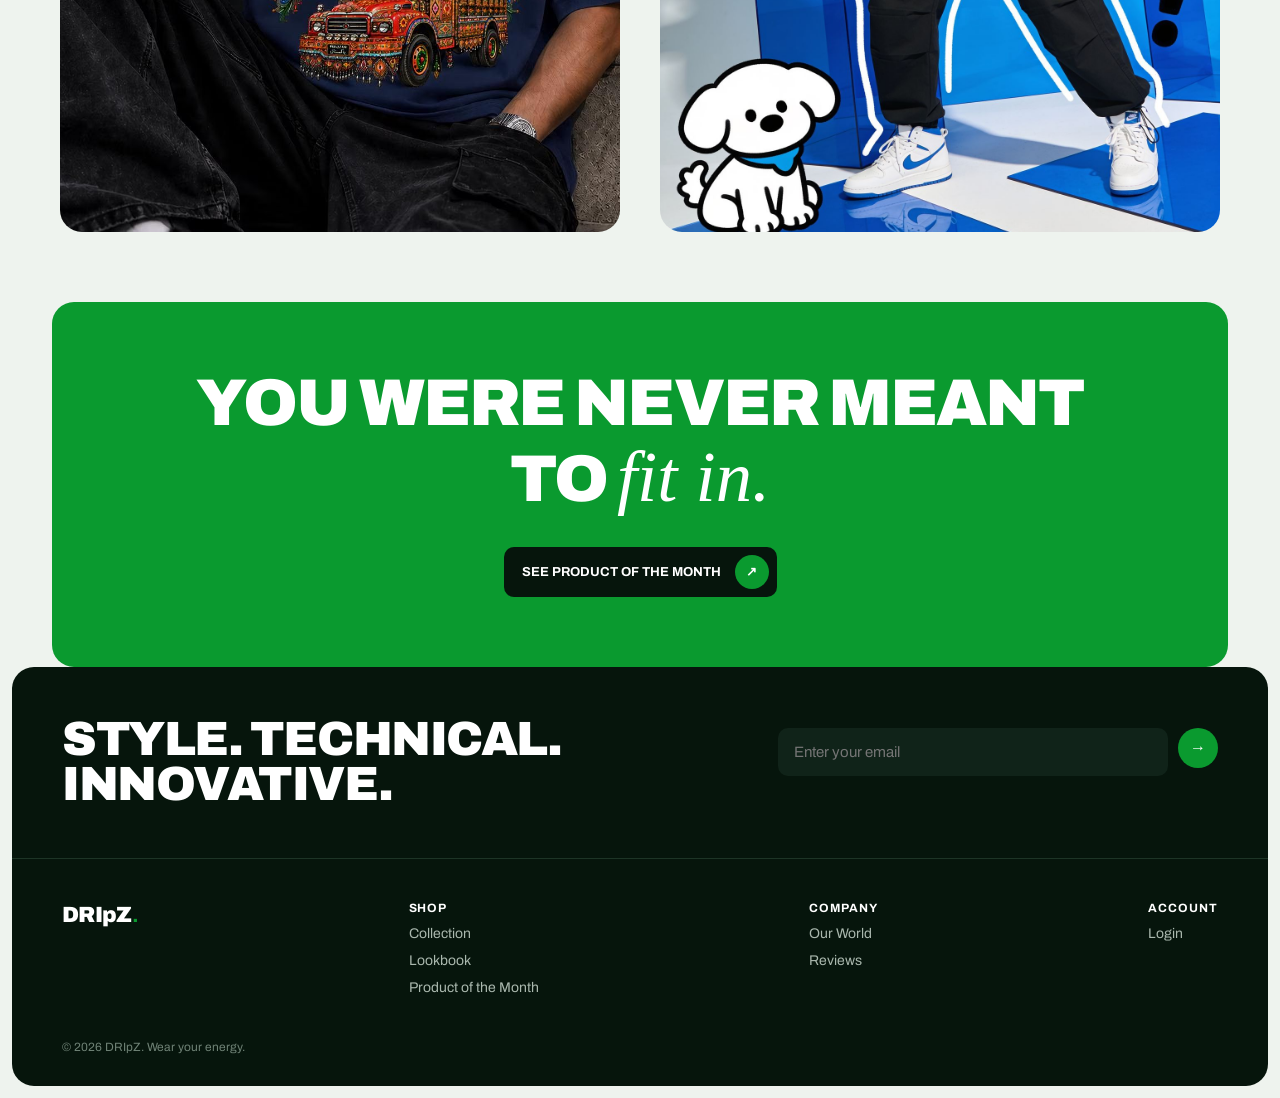
==== commit d366fda4: "Import DRIpZ storefront Co-authored-by: Copilot <223556219+Copilot@users.noreply.github.com>" ====
--- a/about.html
+++ b/about.html
@@ -1,35 +1,38 @@
 <!DOCTYPE html>
-<html>
+<html lang="en">
 <head>
-<meta name="viewport" content="width=device-width, initial-scale=1">
-<title>DRIpZ - Our World</title>
-<link rel="stylesheet" href="style2.css">
+<meta charset="utf-8">
+<meta name="viewport" content="width=device-width,initial-scale=1">
+<title>DRIpZ | Our World</title>
+<link rel="stylesheet" href="https://fonts.googleapis.com/css2?family=Archivo:wght@400;600;900&display=swap">
+<link rel="stylesheet" href="common.css">
+<link rel="stylesheet" href="about.css">
 </head>
 <body>
+<section class="w two">
+<div>
+<p class="tag">Born to stand out</p>
+<h1>Our<br>World</h1>
+<p class="m" style="margin:20px 0 28px;max-width:440px">DRIpZ is a streetwear brand for people who refuse to blend in. We mix loud colors, oversized fits and bold ideas to make clothes that match your energy.</p>
+<a class="btn" href="collection.html">Shop the collection<i>↗</i></a>
+</div>
+<div class="ph c1"><img src="images/about-hero.jpg" alt="The DRIpZ crew"></div>
+</section>
 
-<nav>
-<h2>DRIpZ.</h2>
-<a href="index.html">Home</a> | <a href="about.html" class="active">Our World</a> | <a href="Productofthemonth.html">Product of the Month</a>
-</nav>
+<section class="w" style="padding-top:0"><div class="vals">
+<div><b>01</b><h3>Bold</h3><p>Loud colors and big statements. No playing it safe.</p></div>
+<div><b>02</b><h3>Comfort</h3><p>Relaxed, oversized fits you can wear all day.</p></div>
+<div><b>03</b><h3>Yours</h3><p>Style is an attitude. Wear it your way.</p></div>
+</div></section>
 
-<h1>OUR WORLD</h1>
+<section class="w two" style="padding-top:0">
+<div class="ph c2"><img src="images/story1.jpg" alt="Made in Pakistan tee" loading="lazy"></div>
+<div class="ph c3"><img src="images/story2.jpg" alt="Electric blue look" loading="lazy"></div>
+</section>
 
-<div class="story">
-<h2>Born to stand out.</h2>
-<p>DRIpZ is a streetwear brand for people who refuse to blend in. We mix loud colors, oversized fits and bold ideas to make clothes that match your energy.</p>
-</div>
+<div class="band"><h2>You were never meant<br>to <em>fit in.</em></h2>
+<p style="margin-top:28px"><a class="btn" href="Productofthemonth.html">See product of the month<i>↗</i></a></p></div>
 
-<div class="values">
-<div class="box"><h3>BOLD</h3><p>Loud colors and big statements. No playing it safe.</p></div>
-<div class="box"><h3>COMFORT</h3><p>Relaxed, oversized fits you can wear all day.</p></div>
-<div class="box"><h3>YOURS</h3><p>Style is an attitude. Wear it your way.</p></div>
-</div>
-
-<div class="quote">YOU WERE NEVER MEANT TO <span>FIT IN.</span></div>
-
-<a href="Productofthemonth.html" class="btn">See Product of the Month ↗</a>
-
-<footer>DRIpZ. | Wear Your Energy.</footer>
-
+<script src="common.js" defer></script>
 </body>
-</html>+</html>
--- a/common.css
+++ b/common.css
@@ -0,0 +1,73 @@
+:root{--g:#0a9a2f;--d:#06150c;--b:#eef3ee;--y:#f5c400;--m:#5d6b62;--r:22px}
+*{box-sizing:border-box;margin:0;padding:0}
+body{font:16px/1.5 Archivo,'Arial Black',Arial,sans-serif;background:var(--b);color:var(--d)}
+a{color:inherit;text-decoration:none}
+img{display:block;width:100%;height:100%;object-fit:cover}
+h1,h2,h3{font-weight:900;text-transform:uppercase;line-height:.95;letter-spacing:-.03em}
+h1{font-size:clamp(46px,9vw,120px)}
+h2{font-size:clamp(32px,5.5vw,66px)}
+h3{font-size:17px}
+em{font:italic 400 1.1em Georgia,serif;text-transform:none;letter-spacing:0}
+.w{max-width:1200px;margin:0 auto;padding:70px 20px}
+.m{color:var(--m)}
+.tag{color:var(--g);font-weight:700;text-transform:uppercase;font-size:13px;letter-spacing:.08em;margin-bottom:12px}
+.ok{color:var(--g);font-weight:600}
+.er{color:#e5322d;font-weight:600}
+header{position:sticky;top:12px;z-index:9;display:flex;align-items:center;justify-content:space-between;gap:20px;max-width:1200px;width:calc(100% - 24px);margin:12px auto 0;padding:14px 22px;background:var(--d);color:#fff;border-radius:14px}
+.logo{font-weight:900;font-size:22px;letter-spacing:-.03em}
+.logo b{color:var(--g)}
+nav{display:flex;gap:22px}
+nav a,.acts>*{font-size:12px;text-transform:uppercase;letter-spacing:.06em;color:#aab8ae}
+nav a:hover,nav a.on,.acts a:hover{color:#fff}
+nav a.on{border-bottom:2px solid var(--g)}
+.acts{display:flex;gap:18px;align-items:center}
+.acts .pill{background:var(--g);color:#fff;padding:8px 16px;border-radius:8px}
+#mn{display:none;background:0;border:0;color:#fff;font-size:24px;cursor:pointer}
+.btn{display:inline-flex;align-items:center;gap:14px;background:var(--d);color:#fff;border:0;border-radius:10px;padding:8px 8px 8px 18px;font:700 13px Archivo,Arial;text-transform:uppercase;cursor:pointer}
+.btn i{display:grid;place-items:center;width:34px;height:34px;border-radius:50%;background:var(--g);font-style:normal;transition:.3s}
+.btn:hover i{transform:rotate(45deg)}
+.rb{width:40px;height:40px;border-radius:50%;border:0;background:#dbe4dc;font-size:16px;cursor:pointer}
+.rb.on,.rb:hover{background:var(--g);color:#fff}
+.chip{padding:9px 18px;border-radius:30px;border:1.5px solid #c3cfc6;background:0;font:600 14px Archivo,Arial;cursor:pointer;margin:0 6px 6px 0}
+.chip.on{background:var(--d);color:#fff;border-color:var(--d)}
+.hd{display:flex;justify-content:space-between;align-items:flex-end;gap:30px;flex-wrap:wrap;margin-bottom:40px}
+.hd p{max-width:340px;color:var(--m);font-size:14px}
+.two{display:grid;grid-template-columns:1fr 1fr;gap:40px;align-items:center}
+.ph{aspect-ratio:4/5;border-radius:var(--r);overflow:hidden;background:var(--g);position:relative}
+.c1{background:var(--y)}
+.c2{background:#1f6bff}
+.c3{background:#ff6a1a}
+.dk{background:var(--d);color:#fff;border-radius:var(--r);padding:50px;display:flex;justify-content:space-between;align-items:flex-end;flex-wrap:wrap;gap:30px}
+.dk .btn{background:#fff;color:var(--d)}
+.q{font-size:clamp(20px,3vw,30px);font-weight:600;line-height:1.3;margin:20px 0}
+.card{position:relative;display:block;flex:0 0 min(270px,72vw);aspect-ratio:3/4.1;border-radius:16px;overflow:hidden;background:var(--g);color:#fff;scroll-snap-align:start}
+.card:after{content:"";position:absolute;inset:0;background:linear-gradient(transparent 55%,rgba(0,0,0,.6))}
+.card img{transition:.4s}
+.card:hover img{transform:scale(1.06)}
+.card h3,.card span{position:absolute;z-index:1;bottom:16px}
+.card h3{left:16px;max-width:62%}
+.card span{right:16px;font-weight:700;font-size:14px}
+.buy{display:flex;align-items:center;gap:24px;margin:24px 0;flex-wrap:wrap}
+.buy strong{font-size:36px;font-weight:900}
+.box{background:#fff;border-radius:var(--r);padding:36px}
+.f label{display:block;margin-top:14px;font-size:12px;font-weight:700;text-transform:uppercase;letter-spacing:.04em}
+.f input,.f select,.f textarea{display:block;width:100%;margin-top:6px;padding:14px 16px;border:1.5px solid #cfd8d1;border-radius:10px;font:16px Archivo,Arial;background:#fff}
+.f input:focus,.f select:focus,.f textarea:focus{outline:0;border-color:var(--g)}
+.bad{border-color:#e5322d!important}
+small{display:block;min-height:16px;margin-top:4px;font-size:12px;color:#e5322d;text-transform:none;letter-spacing:0;font-weight:600}
+.f .btn{margin-top:18px}
+footer{background:var(--d);color:#fff;border-radius:var(--r);margin:0 12px 12px}
+.nl{display:flex;justify-content:space-between;align-items:center;gap:30px;flex-wrap:wrap;padding:50px;border-bottom:1px solid #1d3426}
+.nl h2{font-size:clamp(28px,4vw,48px)}
+.nl form{flex:1 1 320px;max-width:440px}
+.nl span{display:flex;gap:10px}
+.nl input{flex:1;padding:16px;border:0;border-radius:10px;background:#102319;color:#fff;font:15px Archivo,Arial}
+.nl small{color:#ff7b77}
+.fr{display:flex;justify-content:space-between;gap:30px;flex-wrap:wrap;padding:40px 50px}
+.fr div{display:flex;flex-direction:column;gap:6px;font-size:14px;color:#aab8ae}
+.fr h4{color:#fff;font-size:12px;text-transform:uppercase;letter-spacing:.08em}
+.fr a:hover{color:#fff}
+.cp{padding:0 50px 30px;font-size:12px;color:#6f8276}
+.ctl{display:flex;align-items:center;gap:10px;margin-top:24px}
+[hidden]{display:none!important}
+@media(max-width:900px){#mn{display:block}nav{display:none}.mo nav{display:flex;flex-direction:column;position:absolute;top:calc(100% + 8px);left:0;right:0;padding:18px 22px;background:var(--d);border-radius:14px}.two{grid-template-columns:1fr}.dk,.nl,.fr{padding:30px 22px}.cp{padding:0 22px 24px}.w{padding:50px 20px}}
--- a/about.css
+++ b/about.css
@@ -0,0 +1,5 @@
+.band{background:var(--g);color:#fff;border-radius:var(--r);padding:70px 30px;text-align:center;max-width:1176px;margin:0 auto}
+.vals{display:grid;grid-template-columns:repeat(auto-fit,minmax(220px,1fr));gap:16px}
+.vals div{background:#fff;border-radius:16px;padding:28px;border-top:4px solid var(--g)}
+.vals b{color:var(--g)}
+.vals p{color:var(--m)}
